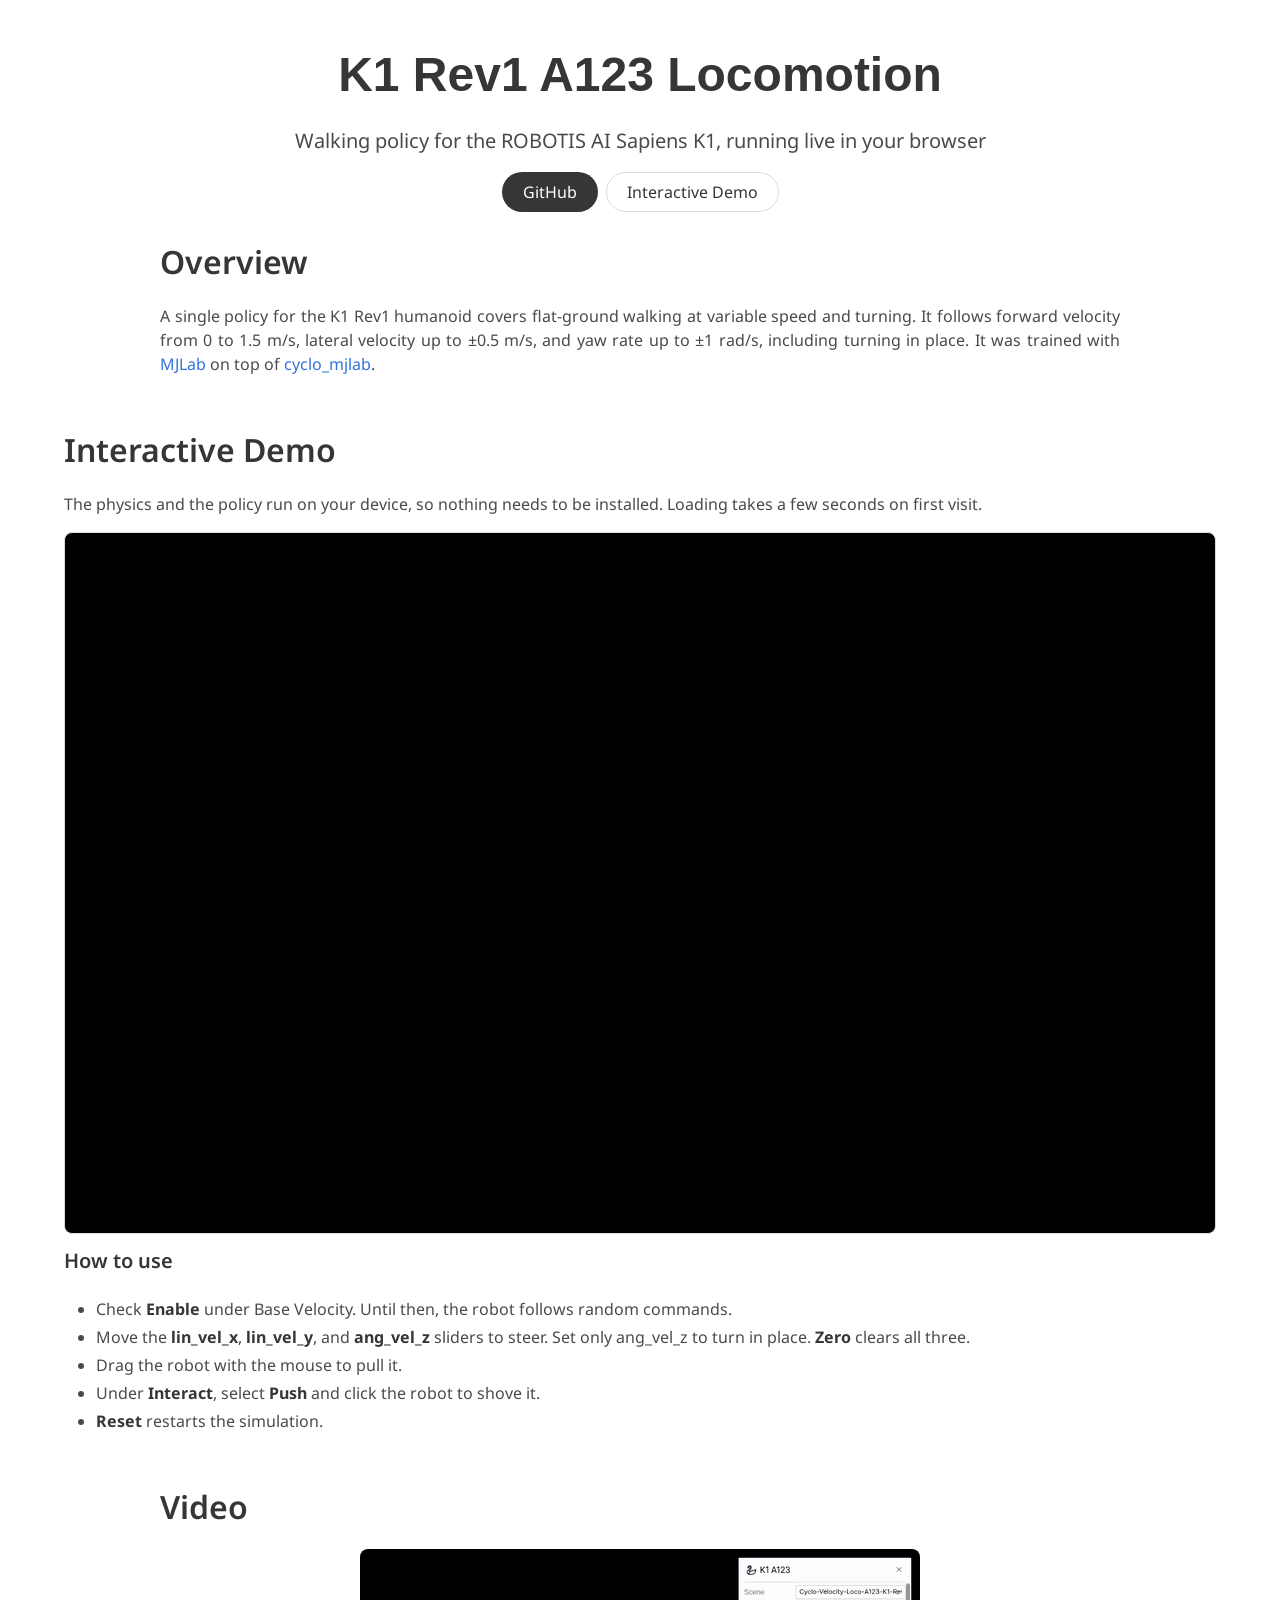
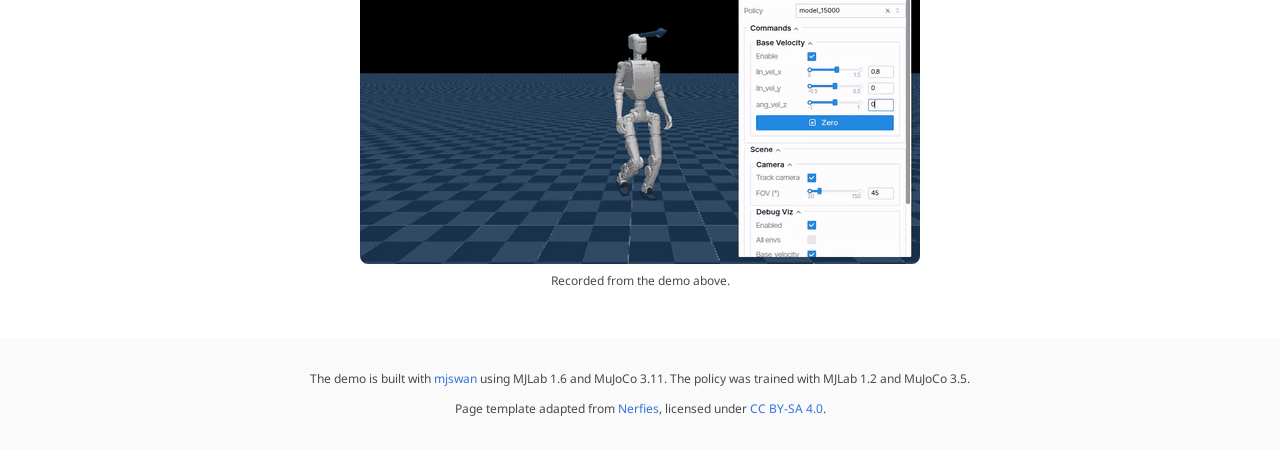
==== index.html @ 318c80dc "Add project page with embedded A123 demo" ====
<!DOCTYPE html>
<html lang="en">
<head>
  <meta charset="utf-8">
  <meta name="description" content="Interactive browser demo of an A123 walking policy for the ROBOTIS AI Sapiens K1 Rev1 humanoid.">
  <meta name="viewport" content="width=device-width, initial-scale=1">
  <title>K1 Rev1 A123 Locomotion</title>
  <link href="https://fonts.googleapis.com/css?family=Google+Sans|Noto+Sans" rel="stylesheet">
  <link rel="stylesheet" href="./static/css/bulma.min.css">
  <link rel="stylesheet" href="./static/css/index.css">
</head>
<body>

<section class="hero">
  <div class="hero-body">
    <div class="container is-max-desktop has-text-centered">
      <h1 class="title is-1 publication-title">K1 Rev1 A123 Locomotion</h1>
      <p class="is-size-5">Walking policy for the ROBOTIS AI Sapiens K1, running live in your browser</p>
      <div class="buttons is-centered mt-4">
        <a class="button is-dark is-rounded" href="https://github.com/moon0108/cyclo_mjlab_locomotion">GitHub</a>
        <a class="button is-rounded" href="#demo">Interactive Demo</a>
      </div>
    </div>
  </div>
</section>

<section class="section pt-2">
  <div class="container is-max-desktop">
    <h2 class="title is-3">Overview</h2>
    <div class="content has-text-justified">
      <p>
        A single policy for the K1 Rev1 humanoid covers flat-ground walking at variable speed and
        turning. It follows forward velocity from 0 to 1.5 m/s, lateral velocity up to &plusmn;0.5 m/s,
        and yaw rate up to &plusmn;1 rad/s, including turning in place. It was trained with
        <a href="https://github.com/mujocolab/mjlab">MJLab</a> on top of
        <a href="https://github.com/ROBOTIS-GIT/cyclo_mjlab">cyclo_mjlab</a>.
      </p>
    </div>
  </div>
</section>

<section class="section pt-2" id="demo">
  <div class="container is-max-widescreen">
    <h2 class="title is-3">Interactive Demo</h2>
    <p class="mb-4">
      The physics and the policy run on your device, so nothing needs to be installed.
      Loading takes a few seconds on first visit.
    </p>
    <iframe class="demo-frame" src="./demo/" title="K1 Rev1 A123 interactive demo" allow="fullscreen" allowfullscreen></iframe>
    <div class="content mt-4">
      <h3 class="title is-5">How to use</h3>
      <ul>
        <li>Check <strong>Enable</strong> under Base Velocity. Until then, the robot follows random commands.</li>
        <li>Move the <strong>lin_vel_x</strong>, <strong>lin_vel_y</strong>, and <strong>ang_vel_z</strong> sliders to steer. Set only ang_vel_z to turn in place. <strong>Zero</strong> clears all three.</li>
        <li>Drag the robot with the mouse to pull it.</li>
        <li>Under <strong>Interact</strong>, select <strong>Push</strong> and click the robot to shove it.</li>
        <li><strong>Reset</strong> restarts the simulation.</li>
      </ul>
    </div>
  </div>
</section>

<section class="section pt-2">
  <div class="container is-max-desktop">
    <h2 class="title is-3">Video</h2>
    <img class="demo-gif" src="./static/images/demo.gif" alt="K1 Rev1 walking and turning in the browser demo">
    <p class="has-text-centered mt-2 is-size-7">Recorded from the demo above.</p>
  </div>
</section>

<footer class="footer">
  <div class="container is-max-desktop">
    <div class="content has-text-centered is-size-7">
      <p>
        The demo is built with <a href="https://github.com/ttktjmt/mjswan">mjswan</a> using MJLab 1.6 and
        MuJoCo 3.11. The policy was trained with MJLab 1.2 and MuJoCo 3.5.
      </p>
      <p>
        Page template adapted from <a href="https://github.com/nerfies/nerfies.github.io">Nerfies</a>,
        licensed under <a rel="license" href="http://creativecommons.org/licenses/by-sa/4.0/">CC BY-SA 4.0</a>.
      </p>
    </div>
  </div>
</footer>

</body>
</html>
---- static/css/index.css ----
body { font-family: 'Noto Sans', sans-serif; }
.title.publication-title { font-family: 'Google Sans', sans-serif; }
.hero-body { padding-bottom: 1.5rem; }
.demo-frame {
  display: block;
  width: 100%;
  height: min(78vh, 720px);
  min-height: 520px;
  border: 1px solid #dbdbdb;
  border-radius: 8px;
  background: #000;
}
.demo-gif { display: block; max-width: 100%; margin: 0 auto; border-radius: 8px; }
.footer { padding: 2rem 1.5rem; }
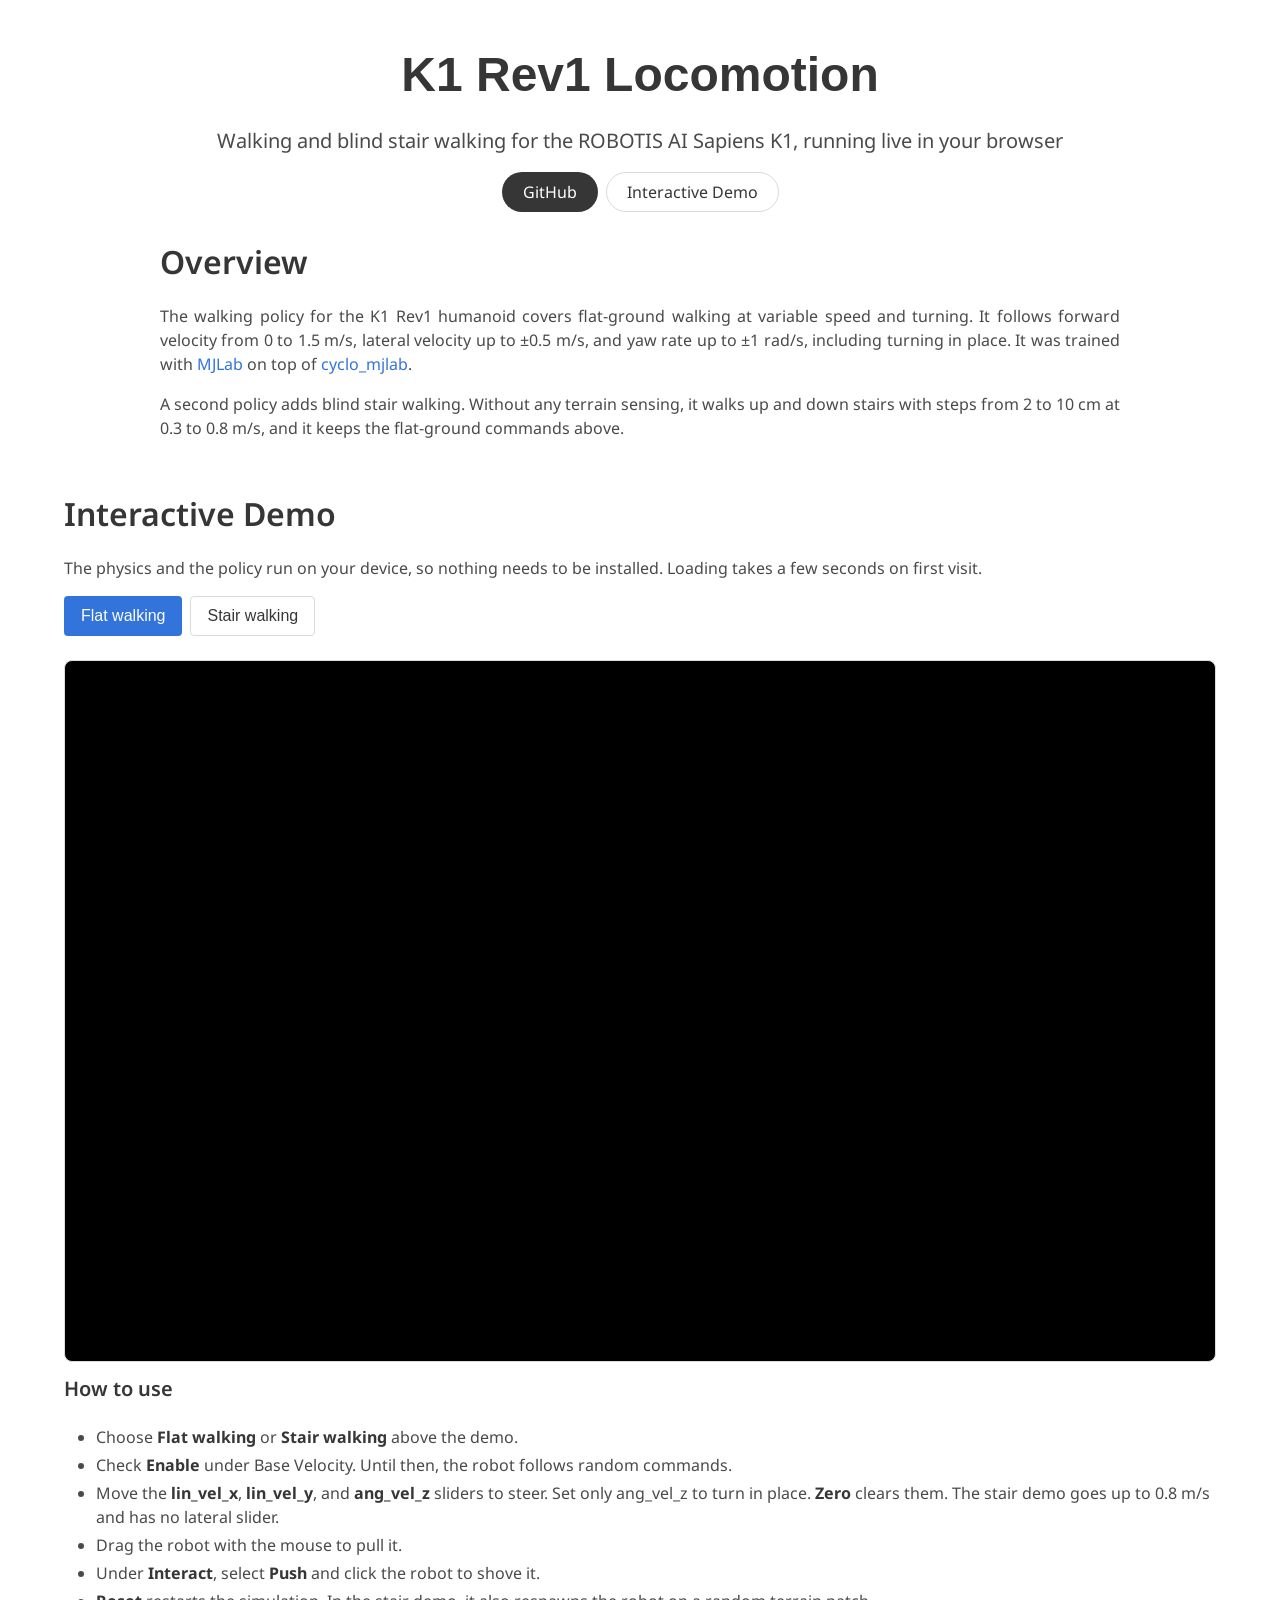
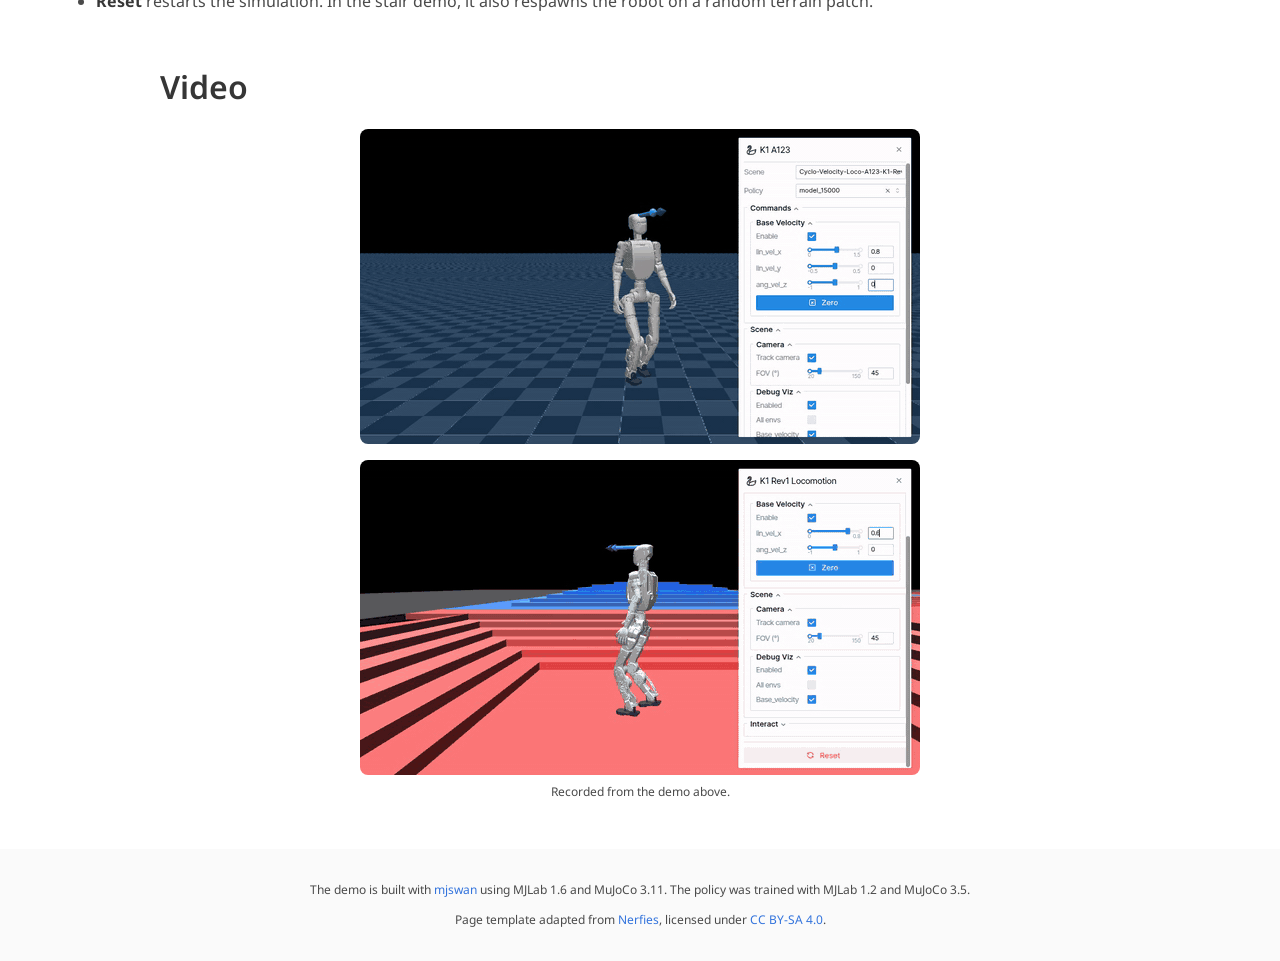
==== commit 37ee7360: "Add stair walking demo to the project page" ====
--- a/index.html
+++ b/index.html
@@ -2,9 +2,9 @@
 <html lang="en">
 <head>
   <meta charset="utf-8">
-  <meta name="description" content="Interactive browser demo of an A123 walking policy for the ROBOTIS AI Sapiens K1 Rev1 humanoid.">
+  <meta name="description" content="Interactive browser demos of walking and blind stair walking policies for the ROBOTIS AI Sapiens K1 Rev1 humanoid.">
   <meta name="viewport" content="width=device-width, initial-scale=1">
-  <title>K1 Rev1 A123 Locomotion</title>
+  <title>K1 Rev1 Locomotion</title>
   <link href="https://fonts.googleapis.com/css?family=Google+Sans|Noto+Sans" rel="stylesheet">
   <link rel="stylesheet" href="./static/css/bulma.min.css">
   <link rel="stylesheet" href="./static/css/index.css">
@@ -14,8 +14,8 @@
 <section class="hero">
   <div class="hero-body">
     <div class="container is-max-desktop has-text-centered">
-      <h1 class="title is-1 publication-title">K1 Rev1 A123 Locomotion</h1>
-      <p class="is-size-5">Walking policy for the ROBOTIS AI Sapiens K1, running live in your browser</p>
+      <h1 class="title is-1 publication-title">K1 Rev1 Locomotion</h1>
+      <p class="is-size-5">Walking and blind stair walking for the ROBOTIS AI Sapiens K1, running live in your browser</p>
       <div class="buttons is-centered mt-4">
         <a class="button is-dark is-rounded" href="https://github.com/moon0108/cyclo_mjlab_locomotion">GitHub</a>
         <a class="button is-rounded" href="#demo">Interactive Demo</a>
@@ -29,11 +29,15 @@
     <h2 class="title is-3">Overview</h2>
     <div class="content has-text-justified">
       <p>
-        A single policy for the K1 Rev1 humanoid covers flat-ground walking at variable speed and
+        The walking policy for the K1 Rev1 humanoid covers flat-ground walking at variable speed and
         turning. It follows forward velocity from 0 to 1.5 m/s, lateral velocity up to &plusmn;0.5 m/s,
         and yaw rate up to &plusmn;1 rad/s, including turning in place. It was trained with
         <a href="https://github.com/mujocolab/mjlab">MJLab</a> on top of
         <a href="https://github.com/ROBOTIS-GIT/cyclo_mjlab">cyclo_mjlab</a>.
+      </p>
+      <p>
+        A second policy adds blind stair walking. Without any terrain sensing, it walks up and down
+        stairs with steps from 2 to 10 cm at 0.3 to 0.8 m/s, and it keeps the flat-ground commands above.
       </p>
     </div>
   </div>
@@ -46,15 +50,20 @@
       The physics and the policy run on your device, so nothing needs to be installed.
       Loading takes a few seconds on first visit.
     </p>
-    <iframe class="demo-frame" src="./demo/" title="K1 Rev1 A123 interactive demo" allow="fullscreen" allowfullscreen></iframe>
+    <div class="buttons">
+      <button class="button is-link" id="demo-walk">Flat walking</button>
+      <button class="button" id="demo-stairs">Stair walking</button>
+    </div>
+    <iframe class="demo-frame" id="demo-frame" src="./demo/" title="K1 Rev1 interactive demo" allow="fullscreen" allowfullscreen></iframe>
     <div class="content mt-4">
       <h3 class="title is-5">How to use</h3>
       <ul>
+        <li>Choose <strong>Flat walking</strong> or <strong>Stair walking</strong> above the demo.</li>
         <li>Check <strong>Enable</strong> under Base Velocity. Until then, the robot follows random commands.</li>
-        <li>Move the <strong>lin_vel_x</strong>, <strong>lin_vel_y</strong>, and <strong>ang_vel_z</strong> sliders to steer. Set only ang_vel_z to turn in place. <strong>Zero</strong> clears all three.</li>
+        <li>Move the <strong>lin_vel_x</strong>, <strong>lin_vel_y</strong>, and <strong>ang_vel_z</strong> sliders to steer. Set only ang_vel_z to turn in place. <strong>Zero</strong> clears them. The stair demo goes up to 0.8 m/s and has no lateral slider.</li>
         <li>Drag the robot with the mouse to pull it.</li>
         <li>Under <strong>Interact</strong>, select <strong>Push</strong> and click the robot to shove it.</li>
-        <li><strong>Reset</strong> restarts the simulation.</li>
+        <li><strong>Reset</strong> restarts the simulation. In the stair demo, it also respawns the robot on a random terrain patch.</li>
       </ul>
     </div>
   </div>
@@ -64,6 +73,7 @@
   <div class="container is-max-desktop">
     <h2 class="title is-3">Video</h2>
     <img class="demo-gif" src="./static/images/demo.gif" alt="K1 Rev1 walking and turning in the browser demo">
+    <img class="demo-gif mt-4" src="./static/images/stairs.gif" alt="K1 Rev1 climbing stairs in the browser demo">
     <p class="has-text-centered mt-2 is-size-7">Recorded from the demo above.</p>
   </div>
 </section>
@@ -83,5 +93,20 @@
   </div>
 </footer>
 
+<script>
+  const frame = document.getElementById('demo-frame');
+  const scenes = [
+    ['demo-walk', './demo/?scene=cyclo_velocity_loco_a123_k1_rev1_v0&policy=model_15000'],
+    ['demo-stairs', './demo/?scene=cyclo_velocity_loco_stairs_k1_rev1_v0&policy=model_14999'],
+  ];
+  for (const [id, url] of scenes) {
+    document.getElementById(id).addEventListener('click', () => {
+      frame.src = url;
+      for (const [other] of scenes) {
+        document.getElementById(other).classList.toggle('is-link', other === id);
+      }
+    });
+  }
+</script>
 </body>
 </html>
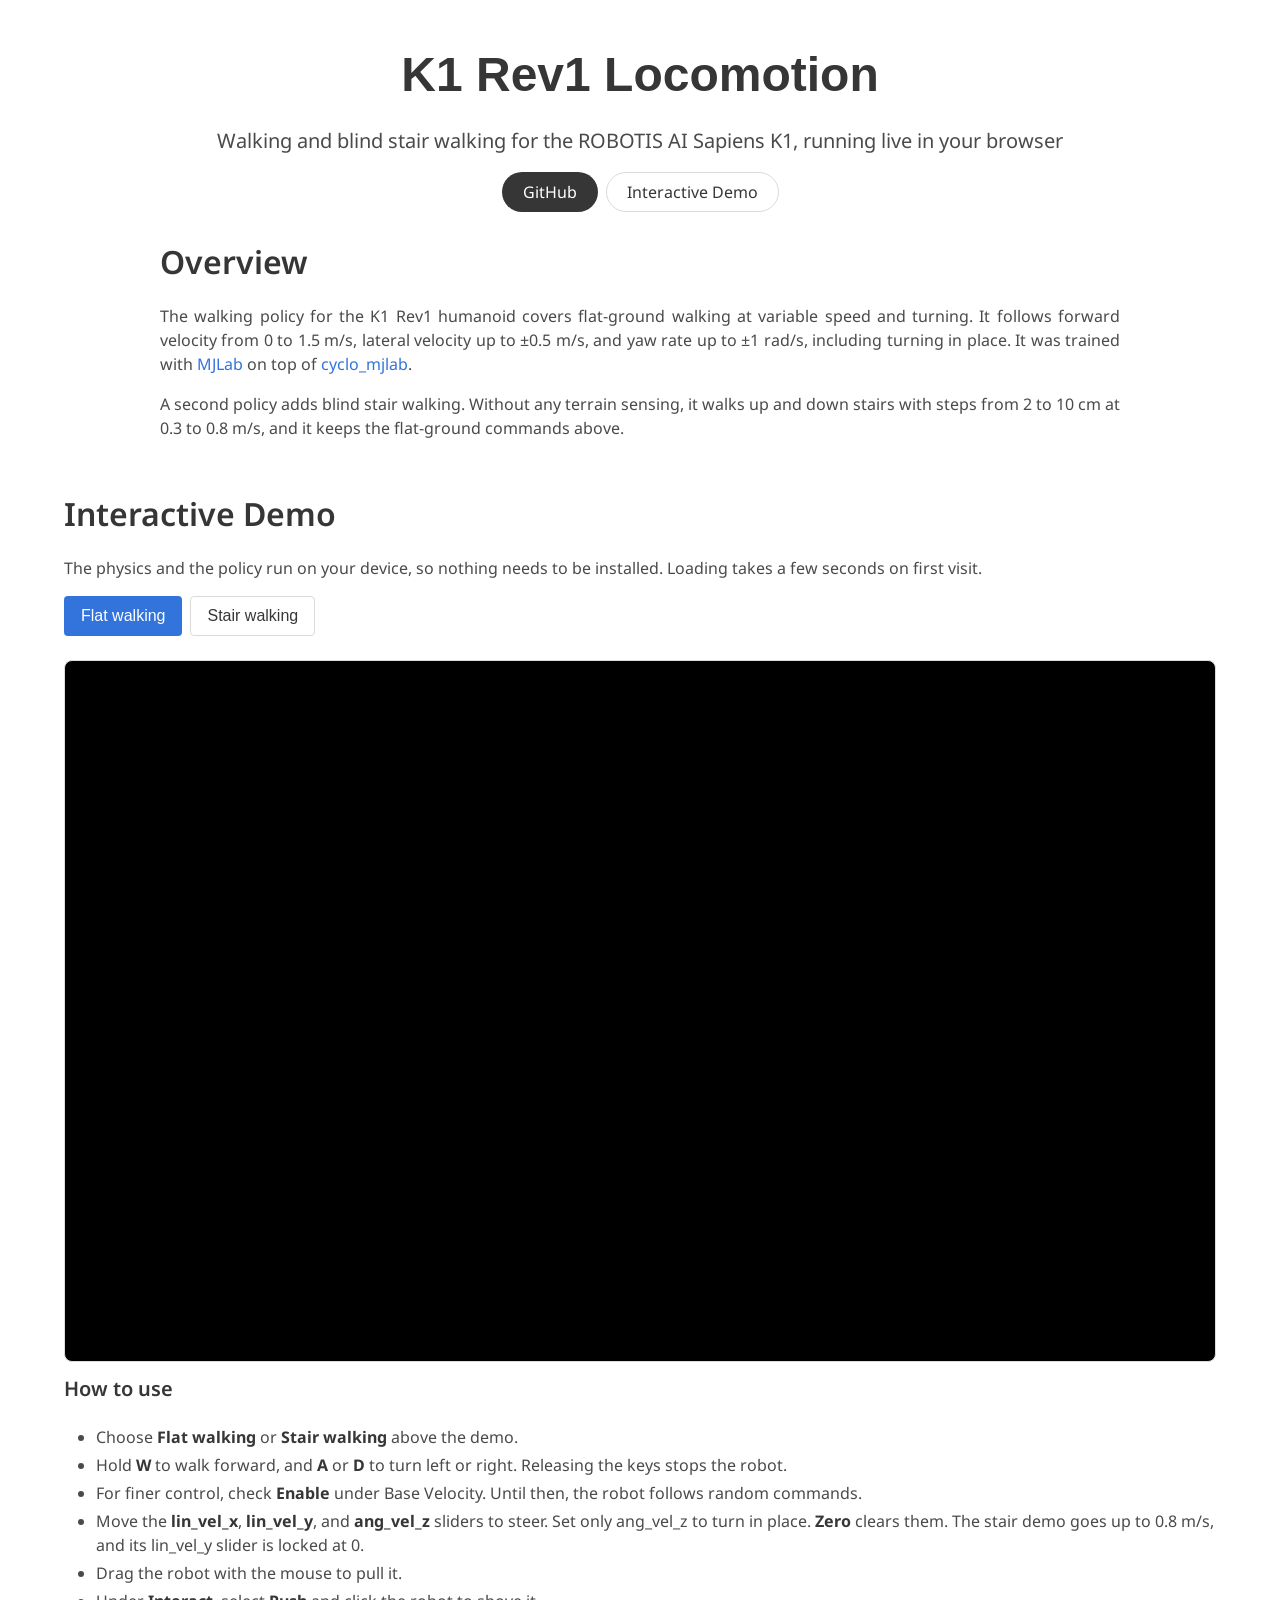
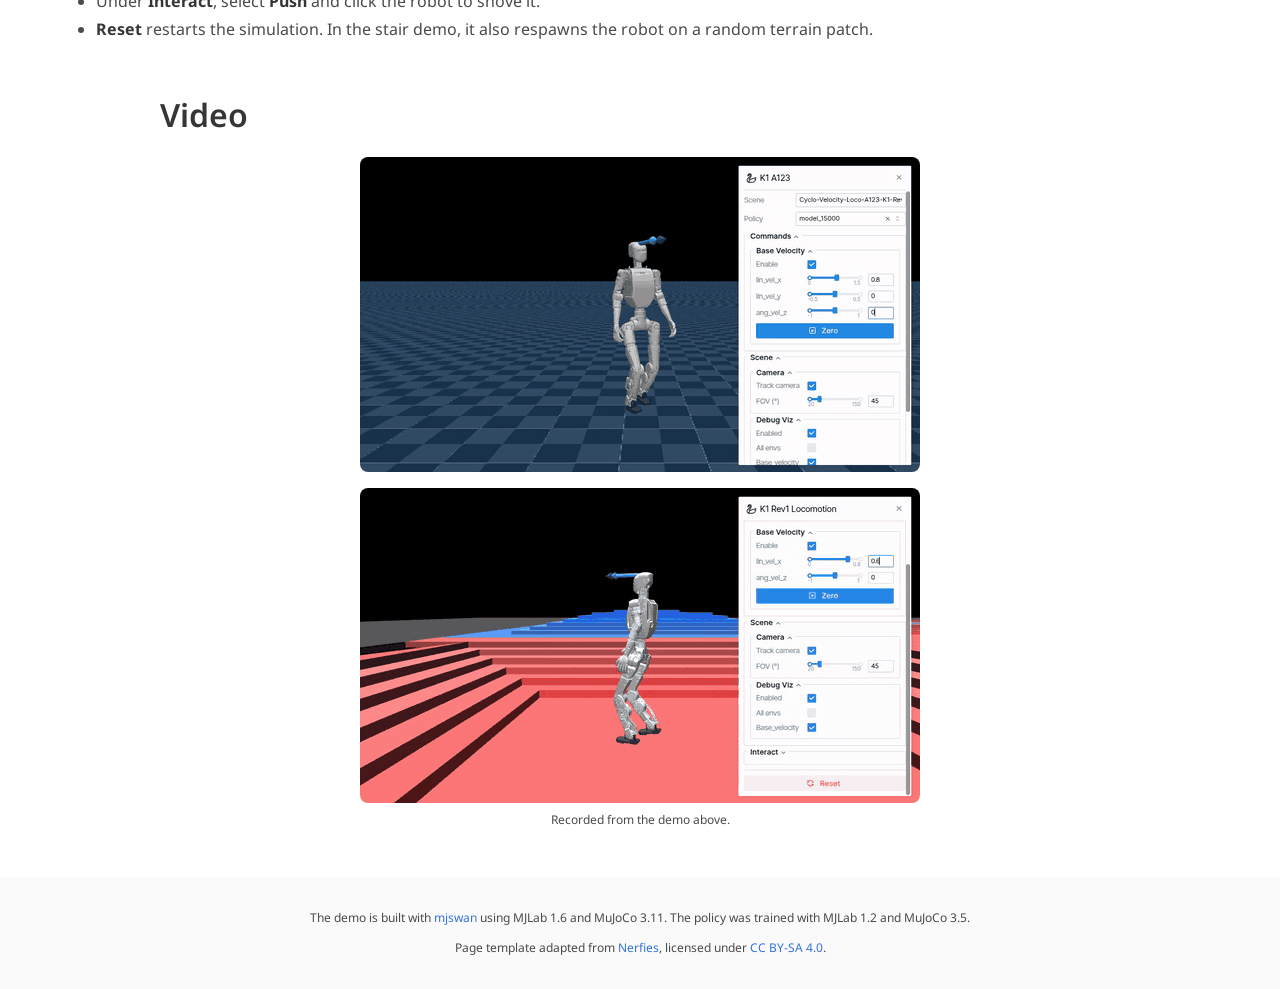
==== commit 6b0ea1f1: "Add WAD steering and fix the stair demo yaw slider" ====
--- a/index.html
+++ b/index.html
@@ -59,8 +59,9 @@
       <h3 class="title is-5">How to use</h3>
       <ul>
         <li>Choose <strong>Flat walking</strong> or <strong>Stair walking</strong> above the demo.</li>
-        <li>Check <strong>Enable</strong> under Base Velocity. Until then, the robot follows random commands.</li>
-        <li>Move the <strong>lin_vel_x</strong>, <strong>lin_vel_y</strong>, and <strong>ang_vel_z</strong> sliders to steer. Set only ang_vel_z to turn in place. <strong>Zero</strong> clears them. The stair demo goes up to 0.8 m/s and has no lateral slider.</li>
+        <li>Hold <strong>W</strong> to walk forward, and <strong>A</strong> or <strong>D</strong> to turn left or right. Releasing the keys stops the robot.</li>
+        <li>For finer control, check <strong>Enable</strong> under Base Velocity. Until then, the robot follows random commands.</li>
+        <li>Move the <strong>lin_vel_x</strong>, <strong>lin_vel_y</strong>, and <strong>ang_vel_z</strong> sliders to steer. Set only ang_vel_z to turn in place. <strong>Zero</strong> clears them. The stair demo goes up to 0.8 m/s, and its lin_vel_y slider is locked at 0.</li>
         <li>Drag the robot with the mouse to pull it.</li>
         <li>Under <strong>Interact</strong>, select <strong>Push</strong> and click the robot to shove it.</li>
         <li><strong>Reset</strong> restarts the simulation. In the stair demo, it also respawns the robot on a random terrain patch.</li>
@@ -107,6 +108,72 @@
       }
     });
   }
+
+  // W, A, D steer through the same engine call as the panel sliders.
+  // The page exposes no engine handle, so it is read from the React tree.
+  const FORWARD_SPEED = 0.6;
+  const TURN_RATE = 0.8;
+  const held = new Set();
+  let engine = null;
+
+  function findEngine(doc) {
+    const root = doc.getElementById('root') || doc.getElementById('app') || doc.body;
+    const key = Object.keys(root).find((name) => name.startsWith('__reactContainer'));
+    const stack = key ? [root[key]] : [];
+    const seen = new Set();
+    while (stack.length) {
+      const fiber = stack.pop();
+      if (!fiber || seen.has(fiber)) continue;
+      seen.add(fiber);
+      for (let hook = fiber.memoizedState; hook && typeof hook === 'object'; hook = hook.next) {
+        const ref = hook.memoizedState?.current;
+        if (ref?.runtime && ref.commands) return ref;
+      }
+      stack.push(fiber.child, fiber.sibling, fiber.return);
+    }
+    return null;
+  }
+
+  function steer() {
+    engine ??= frame.contentDocument && findEngine(frame.contentDocument);
+    if (!engine) return;
+    const definitions = engine.runtime.commands.getCommands();
+    const set = (name, value) => {
+      const command = definitions.find((definition) => definition.id.endsWith(name));
+      if (command) engine.commands.set(command.id, value);
+    };
+    if (held.size) set('enabled', 1);
+    set('lin_vel_x', held.has('w') ? FORWARD_SPEED : 0);
+    set('ang_vel_z', (held.has('a') ? TURN_RATE : 0) - (held.has('d') ? TURN_RATE : 0));
+  }
+
+  function onKey(event) {
+    const key = event.key.toLowerCase();
+    const typing = event.target.matches?.('input:not([type=checkbox])');
+    if (!'wad'.includes(key) || key.length !== 1 || typing) return;
+    event.preventDefault();
+    if (event.repeat) return;
+    held[event.type === 'keydown' ? 'add' : 'delete'](key);
+    steer();
+  }
+
+  function release() {
+    held.clear();
+    steer();
+  }
+
+  function listen(target) {
+    target.addEventListener('keydown', onKey);
+    target.addEventListener('keyup', onKey);
+    target.addEventListener('blur', release);
+  }
+
+  listen(window);
+  frame.addEventListener('load', () => {
+    engine = null;
+    listen(frame.contentWindow);
+  });
+  if (frame.contentDocument?.readyState === 'complete') listen(frame.contentWindow);
 </script>
 </body>
 </html>
